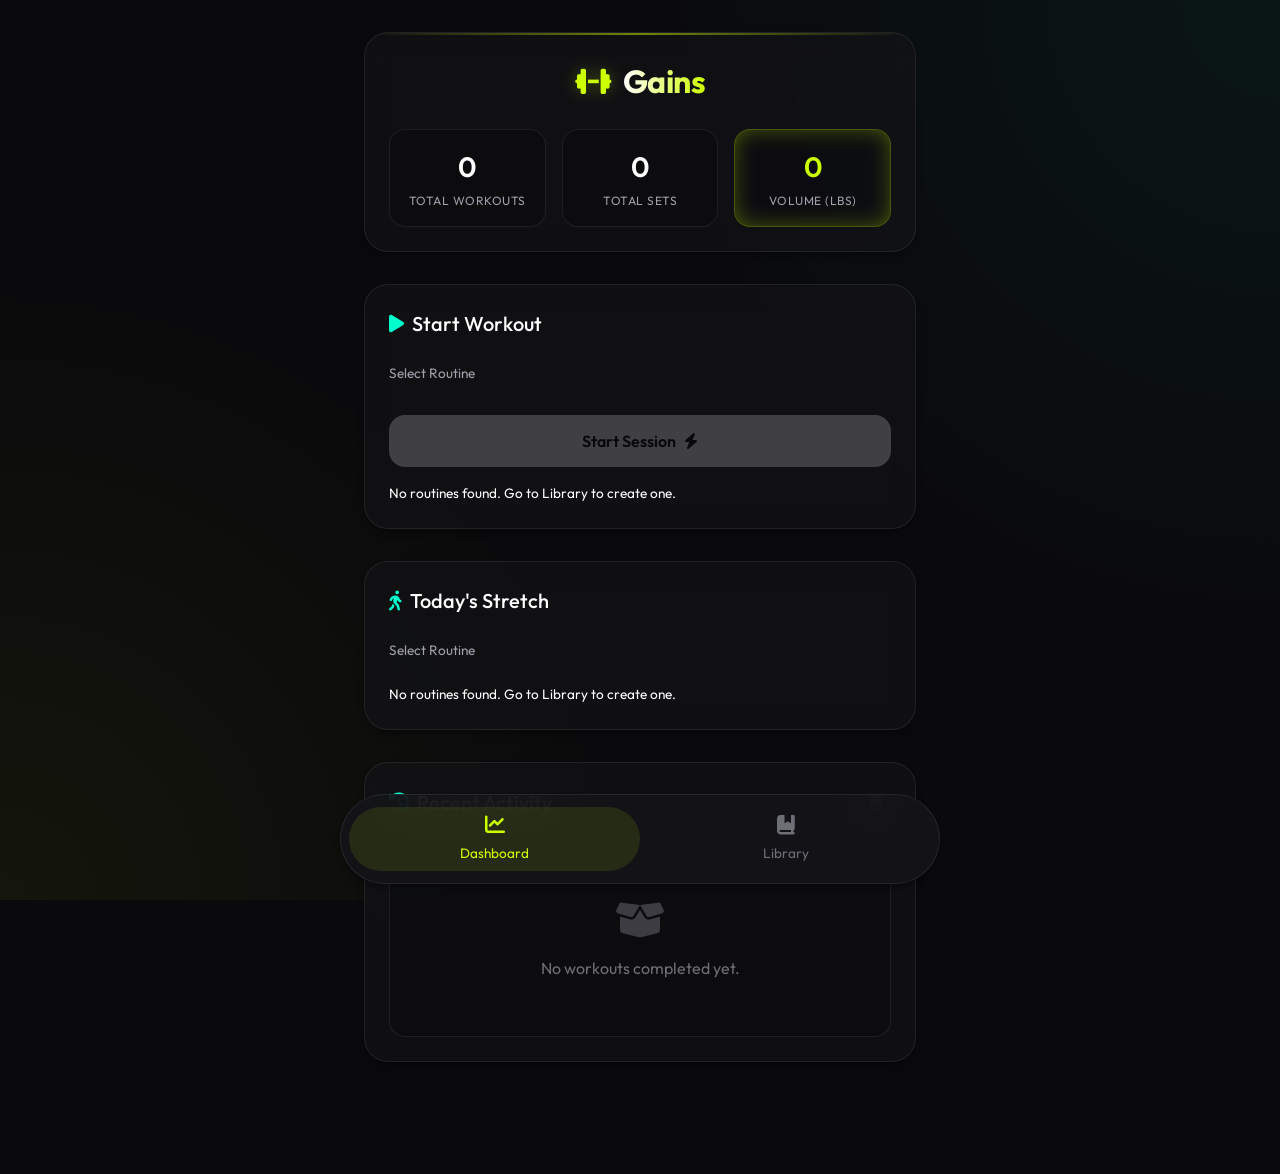
==== index.html @ 49b9a72b "Initial commit" ====
<!DOCTYPE html>
<html lang="en">
<head>
    <meta charset="UTF-8">
    <meta name="viewport" content="width=device-width, initial-scale=1.0">
    <title>Gains | Personal Gym Tracker</title>
    <!-- Modern typography -->
    <link href="https://fonts.googleapis.com/css2?family=Outfit:wght@300;400;500;600;700&display=swap" rel="stylesheet">
    <link rel="stylesheet" href="styles.css">
    <!-- FontAwesome for icons -->
    <link rel="stylesheet" href="https://cdnjs.cloudflare.com/ajax/libs/font-awesome/6.4.0/css/all.min.css">
</head>
<body>
    <div class="app-container">
        <!-- Dashboard Header / Sidebar equivalent -->
        <header class="dashboard-header glass-panel" id="main-header">
            <div class="logo">
                <i class="fa-solid fa-dumbbell"></i>
                <h1>Gains</h1>
            </div>
            
            <div class="stats-overview">
                <div class="stat-card">
                    <span class="stat-value" id="total-workouts">0</span>
                    <span class="stat-label">Total Workouts</span>
                </div>
                <div class="stat-card">
                    <span class="stat-value" id="total-sets">0</span>
                    <span class="stat-label">Total Sets</span>
                </div>
                <div class="stat-card highlight">
                    <span class="stat-value" id="total-volume">0</span>
                    <span class="stat-label">Volume (lbs)</span>
                </div>
            </div>
        </header>

        <!-- Main Content Area -->
        <main class="main-content">
            
            <!-- VIEW: DASHBOARD -->
            <div id="view-dashboard" class="view">
                
                <!-- Start a Workout Section -->
                <section class="start-workout-section glass-panel">
                    <h2><i class="fa-solid fa-play"></i> Start Workout</h2>
                    <div class="form-group" style="margin-bottom: 0;">
                        <label for="workout-routine-select">Select Routine</label>
                        <select id="workout-routine-select" class="custom-select">
                            <option value="">-- Choose a routine --</option>
                        </select>
                    </div>
                    <button id="btn-start-workout" class="btn-primary" disabled>
                        <span>Start Session</span>
                        <i class="fa-solid fa-bolt"></i>
                    </button>
                    <p id="no-workouts-msg" class="text-muted hidden" style="margin-top: 1rem; font-size: 0.85rem;">No routines found. Go to Library to create one.</p>
                </section>

                <!-- Stretching Routine Section -->
                <section class="stretching-section glass-panel">
                    <div class="section-header">
                        <h2><i class="fa-solid fa-person-walking"></i> Today's Stretch</h2>
                    </div>
                    
                    <div class="form-group">
                        <label for="stretch-routine-select">Select Routine</label>
                        <select id="stretch-routine-select" class="custom-select">
                            <option value="">-- Choose a routine --</option>
                        </select>
                    </div>
                    <p id="no-stretches-msg" class="text-muted hidden" style="margin-top: 1rem; font-size: 0.85rem;">No routines found. Go to Library to create one.</p>

                    <div class="stretching-list-container" id="dashboard-stretch-container" style="display: none;">
                        <ul id="stretch-list" class="stretch-list">
                            <!-- Stretches injected via JS -->
                        </ul>
                        <button id="btn-save-stretch" class="btn-primary btn-success hidden" style="margin-top: 1rem;">
                            <i class="fa-solid fa-check"></i> Save Routine for Today
                        </button>
                        <div id="stretch-status" class="stretch-status hidden">
                            <i class="fa-solid fa-circle-check"></i> Routine completed for today!
                        </div>
                    </div>
                </section>

                <!-- Workout History Section -->
                <section class="history-section glass-panel">
                    <div class="section-header">
                        <h2><i class="fa-solid fa-clock-rotate-left"></i> Recent Activity</h2>
                        <button id="clear-history" class="btn-icon" title="Clear History">
                            <i class="fa-solid fa-trash-can"></i>
                        </button>
                    </div>
                    
                    <div class="history-list-container">
                        <ul id="workout-list" class="workout-list">
                            <!-- Workout items will be injected here via JS -->
                            <div class="empty-state">
                                <i class="fa-solid fa-box-open"></i>
                                <p>No sets logged yet. Let's make some gains!</p>
                            </div>
                        </ul>
                    </div>
                </section>

            </div> <!-- END VIEW: DASHBOARD -->


            <!-- VIEW: ACTIVE SESSION (Hidden by default, shown during workout) -->
            <div id="view-active-session" class="view hidden">
                <div class="active-workout-header glass-panel sticky-header">
                    <div style="display: flex; justify-content: space-between; align-items: center; width: 100%;">
                        <h2 id="active-routine-name" style="margin-bottom: 0; font-size: 1.5rem;">Workout</h2>
                        <button id="btn-cancel-workout" class="btn-icon" style="color: var(--danger); font-size: 1.25rem;">
                            <i class="fa-solid fa-xmark"></i>
                        </button>
                    </div>
                    
                    <!-- Timer Overlay -->
                    <div id="rest-timer-container" class="timer-container hidden">
                        <div class="timer-ring">
                            <span id="rest-timer-display" class="timer-text">00:00</span>
                        </div>
                        <p class="timer-label">REST</p>
                        <button id="btn-skip-rest" class="btn-icon" style="color: var(--text-primary); background: rgba(255,255,255,0.1); border-radius: 4px; padding: 0.25rem 0.6rem; font-size: 0.8rem;">Skip</button>
                    </div>
                </div>

                <div id="active-exercises-container" style="display: flex; flex-direction: column; gap: 1rem; margin-top: 1rem;">
                    <!-- Exercise logs injected via JS -->
                </div>

                <button id="btn-finish-workout" class="btn-primary btn-success" style="margin-top: 2rem; margin-bottom: 2rem;">
                    <i class="fa-solid fa-flag-checkered"></i> Finish & Save Workout
                </button>
            </div> <!-- END VIEW: ACTIVE SESSION -->

        </main>
        
        <!-- Bottom Navigation Navbar (MPA Links) -->
        <nav class="bottom-nav glass-panel" id="main-nav">
            <a href="index.html" class="nav-btn active">
                <i class="fa-solid fa-chart-line"></i>
                <span>Dashboard</span>
            </a>
            <a href="library.html" class="nav-btn">
                <i class="fa-solid fa-book-bookmark"></i>
                <span>Library</span>
            </a>
        </nav>
        
    </div>

    <script src="app.js"></script>
</body>
</html>
---- styles.css ----
:root {
    /* Color Palette - Premium Dark Mode with Neon Accents */
    --bg-base: #0a0a0c;
    --bg-surface: rgba(20, 20, 25, 0.6);
    --bg-surface-hover: rgba(30, 30, 40, 0.8);
    
    --accent-primary: #ccff00; /* Electric Lime */
    --accent-primary-glow: rgba(204, 255, 0, 0.3);
    --accent-secondary: #00ffcc; /* Cyan */
    
    --text-primary: #ffffff;
    --text-secondary: #a0a0ab;
    --text-muted: #6e6e77;
    
    --border-subtle: rgba(255, 255, 255, 0.08);
    --border-focus: rgba(204, 255, 0, 0.5);

    --danger: #ff3366;
    
    /* Typography */
    --font-family: 'Outfit', -apple-system, BlinkMacSystemFont, "Segoe UI", Roboto, sans-serif;
    
    /* Effects */
    --glass-blur: blur(16px);
    --shadow-sm: 0 4px 6px rgba(0, 0, 0, 0.3);
    --shadow-glow: 0 0 20px var(--accent-primary-glow);
    --radius-lg: 24px;
    --radius-md: 16px;
    --radius-sm: 8px;
    
    /* Transitions */
    --transition-fast: 0.2s ease;
    --transition-bounce: 0.4s cubic-bezier(0.175, 0.885, 0.32, 1.275);
}

* {
    margin: 0;
    padding: 0;
    box-sizing: border-box;
}

body {
    font-family: var(--font-family);
    background-color: var(--bg-base);
    color: var(--text-primary);
    line-height: 1.5;
    min-height: 100vh;
    /* Subtle radial gradient background */
    background-image: radial-gradient(circle at top right, rgba(0, 255, 204, 0.05), transparent 40%),
                      radial-gradient(circle at bottom left, rgba(204, 255, 0, 0.05), transparent 40%);
    background-attachment: fixed;
    /* Extra padding at bottom for nav */
    padding-bottom: 80px; 
}

/* Container */
.app-container {
    max-width: 600px;
    margin: 0 auto;
    padding: 2rem 1.5rem;
    display: flex;
    flex-direction: column;
    gap: 2rem;
}

/* Views Navigation */
.view {
    display: flex;
    flex-direction: column;
    gap: 2rem;
    animation: fadeIn var(--transition-bounce);
}

.view.hidden {
    display: none !important;
}

@keyframes fadeIn {
    from { opacity: 0; transform: translateY(10px); }
    to { opacity: 1; transform: translateY(0); }
}

/* Glass Panels */
.glass-panel {
    background: var(--bg-surface);
    backdrop-filter: var(--glass-blur);
    -webkit-backdrop-filter: var(--glass-blur);
    border: 1px solid var(--border-subtle);
    border-radius: var(--radius-lg);
    padding: 1.5rem;
    box-shadow: var(--shadow-sm);
    transition: transform var(--transition-fast), border-color var(--transition-fast);
}

.glass-panel:hover {
    border-color: rgba(255,255,255,0.15);
}

/* Header & Stats */
.dashboard-header {
    display: flex;
    flex-direction: column;
    gap: 1.5rem;
    align-items: center;
    text-align: center;
    position: relative;
    overflow: hidden;
}

.dashboard-header::before {
    content: '';
    position: absolute;
    top: 0; left: 0; right: 0; height: 2px;
    background: linear-gradient(90deg, transparent, var(--accent-primary), transparent);
    opacity: 0.5;
}

.logo {
    display: flex;
    align-items: center;
    gap: 0.75rem;
    color: var(--accent-primary);
}

.logo h1 {
    font-size: 2rem;
    font-weight: 700;
    letter-spacing: -0.5px;
    background: linear-gradient(to right, var(--text-primary), var(--accent-primary));
    -webkit-background-clip: text;
    background-clip: text;
    -webkit-text-fill-color: transparent;
}

.logo i {
    font-size: 1.8rem;
    filter: drop-shadow(0 0 8px var(--accent-primary-glow));
}

.stats-overview {
    display: flex;
    width: 100%;
    justify-content: space-between;
    gap: 1rem;
}

.stat-card {
    flex: 1;
    display: flex;
    flex-direction: column;
    align-items: center;
    padding: 1rem;
    background: rgba(0,0,0,0.2);
    border-radius: var(--radius-md);
    border: 1px solid var(--border-subtle);
}

.stat-card.highlight {
    border-color: var(--accent-primary-glow);
    box-shadow: inset 0 0 20px var(--accent-primary-glow);
}

.stat-value {
    font-size: 1.75rem;
    font-weight: 600;
    color: var(--text-primary);
}

.stat-card.highlight .stat-value {
    color: var(--accent-primary);
}

.stat-label {
    font-size: 0.75rem;
    color: var(--text-secondary);
    text-transform: uppercase;
    letter-spacing: 0.5px;
    margin-top: 0.25rem;
}

/* Main Content */
.main-content {
    display: flex;
    flex-direction: column;
    gap: 2rem;
}

h2 {
    font-size: 1.25rem;
    font-weight: 500;
    display: flex;
    align-items: center;
    gap: 0.5rem;
    margin-bottom: 1.5rem;
    color: var(--text-primary);
}

h2 i {
    color: var(--accent-secondary);
}

/* Select Inputs */
.custom-select {
    width: 100%;
    background: rgba(0, 0, 0, 0.4);
    border: 1px solid var(--border-subtle);
    border-radius: var(--radius-md);
    padding: 0.85rem 1rem;
    color: var(--text-primary);
    font-family: inherit;
    font-size: 1rem;
    appearance: none;
    cursor: pointer;
    transition: all var(--transition-fast);
    background-image: url("data:image/svg+xml;charset=UTF-8,%3csvg xmlns='http://www.w3.org/2000/svg' viewBox='0 0 24 24' fill='none' stroke='white' stroke-width='2' stroke-linecap='round' stroke-linejoin='round'%3e%3cpolyline points='6 9 12 15 18 9'%3e%3c/polyline%3e%3c/svg%3e");
    background-repeat: no-repeat;
    background-position: right 1rem center;
    background-size: 1em;
}

.custom-select:focus {
    outline: none;
    border-color: var(--accent-primary);
    box-shadow: 0 0 0 2px var(--accent-primary-glow);
}

.custom-select option {
    background-color: #222;
    color: var(--text-primary);
}

/* Forms */
.form-group {
    display: flex;
    flex-direction: column;
    gap: 1rem;
    margin-bottom: 1rem;
}

.form-group.row {
    flex-direction: row;
}

.form-group.multi-col .input-wrapper {
    flex: 1;
}

.input-wrapper.full-width {
    width: 100%;
}

label {
    font-size: 0.85rem;
    color: var(--text-secondary);
    margin-bottom: 0.5rem;
    display: block;
}

.input-wrapper {
    position: relative;
    display: flex;
    flex-direction: column;
}

.input-icon {
    position: absolute;
    left: 1rem;
    top: 50%;
    transform: translateY(-50%);
    color: var(--text-muted);
    font-size: 0.9rem;
    transition: color var(--transition-fast);
}

input {
    width: 100%;
    background: rgba(0, 0, 0, 0.4);
    border: 1px solid var(--border-subtle);
    border-radius: var(--radius-md);
    padding: 0.85rem 1rem;
    color: var(--text-primary);
    font-family: inherit;
    font-size: 1rem;
    transition: all var(--transition-fast);
}

.input-wrapper i.input-icon + input,
input:has(+ i.input-icon),
input.has-icon {
    padding-left: 2.5rem;
}

input:focus {
    outline: none;
    border-color: var(--accent-primary);
    box-shadow: 0 0 0 2px var(--accent-primary-glow);
    background: rgba(0, 0, 0, 0.6);
}

input:focus ~ .input-icon {
    color: var(--accent-primary);
}

input::placeholder {
    color: var(--text-muted);
}

/* Buttons */
.btn-primary {
    width: 100%;
    background: var(--accent-primary);
    color: #000;
    border: none;
    border-radius: var(--radius-md);
    padding: 1rem;
    font-size: 1rem;
    font-weight: 600;
    font-family: inherit;
    cursor: pointer;
    display: flex;
    align-items: center;
    justify-content: center;
    gap: 0.5rem;
    transition: all var(--transition-bounce);
    margin-top: 1.5rem;
}

.btn-primary[disabled] {
    opacity: 0.5;
    cursor: not-allowed;
    background: var(--text-muted);
}
.btn-primary[disabled]:hover {
    transform: none;
    box-shadow: none;
}

.btn-primary:not([disabled]):hover {
    transform: translateY(-2px);
    box-shadow: var(--shadow-glow);
}

.btn-primary:active {
    transform: translateY(0);
}

.btn-icon {
    background: transparent;
    border: none;
    color: var(--text-muted);
    cursor: pointer;
    font-size: 1rem;
    transition: color var(--transition-fast);
    padding: 0.5rem;
    display: flex;
    align-items: center;
    justify-content: center;
}

.btn-icon:hover {
    color: var(--danger);
}

/* Section Header */
.section-header {
    display: flex;
    justify-content: space-between;
    align-items: center;
    margin-bottom: 1.5rem;
}

.section-header h2 {
    margin-bottom: 0;
}

/* Lists */
.history-list-container, .stretching-list-container {
    background: rgba(0, 0, 0, 0.2);
    border-radius: var(--radius-md);
    border: 1px solid var(--border-subtle);
    padding: 0.5rem;
    overflow-y: auto;
    max-height: 400px;
}
.history-list-container::-webkit-scrollbar, .stretching-list-container::-webkit-scrollbar {
    width: 6px;
}
.history-list-container::-webkit-scrollbar-thumb, .stretching-list-container::-webkit-scrollbar-thumb {
    background: var(--border-subtle);
    border-radius: 10px;
}

.workout-list, .stretch-list {
    list-style: none;
    display: flex;
    flex-direction: column;
    gap: 0.5rem;
}

.empty-state {
    display: flex;
    flex-direction: column;
    align-items: center;
    justify-content: center;
    padding: 3rem 1rem;
    color: var(--text-muted);
    text-align: center;
    gap: 1rem;
}

.empty-state i {
    font-size: 2.5rem;
    opacity: 0.5;
}

/* Individual Workout Item styling */
.workout-item {
    background: var(--bg-surface);
    border: 1px solid var(--border-subtle);
    border-radius: var(--radius-sm);
    padding: 1rem;
    display: flex;
    justify-content: space-between;
    align-items: center;
    animation: slideIn var(--transition-bounce);
    transition: transform var(--transition-fast), background var(--transition-fast);
}

.workout-item:hover {
    background: var(--bg-surface-hover);
    transform: translateX(4px);
}

.workout-item-details {
    display: flex;
    flex-direction: column;
    gap: 0.25rem;
}

.workout-item-title {
    font-weight: 500;
    color: var(--text-primary);
}

.workout-item-meta {
    font-size: 0.8rem;
    color: var(--text-secondary);
    display: flex;
    gap: 0.75rem;
}

.workout-item-meta span {
    display: flex;
    align-items: center;
    gap: 0.25rem;
}

.workout-item-meta i {
    font-size: 0.7rem;
    color: var(--accent-secondary);
}

.workout-volume {
    font-weight: 600;
    color: var(--accent-primary);
    background: rgba(204, 255, 0, 0.1);
    padding: 0.25rem 0.5rem;
    border-radius: 4px;
    font-size: 0.85rem;
}

/* Delete button on items */
.btn-delete-item {
    background: transparent;
    border: none;
    color: var(--text-muted);
    cursor: pointer;
    padding: 0.5rem;
    display: flex;
    align-items: center;
    justify-content: center;
    opacity: 0.5;
    transition: opacity var(--transition-fast), color var(--transition-fast);
}

.workout-item:hover .btn-delete-item,
.stretch-item:hover .btn-delete-item {
    opacity: 1;
}

.btn-delete-item:hover {
    color: var(--danger);
}

/* Animations */
@keyframes slideIn {
    from { opacity: 0; transform: translateY(10px); }
    to { opacity: 1; transform: translateY(0); }
}

/* Stretching & Builder Lists */
.stretch-item {
    background: rgba(0, 0, 0, 0.4);
    border: 1px solid var(--border-subtle);
    border-radius: var(--radius-sm);
    padding: 0.75rem 1rem;
    display: flex;
    justify-content: space-between;
    align-items: center;
    transition: all var(--transition-fast);
}

.stretch-item.completed {
    opacity: 0.6;
    background: rgba(204, 255, 0, 0.05);
    border-color: rgba(204, 255, 0, 0.2);
}

.stretch-item.completed .stretch-name-label {
    text-decoration: line-through;
    color: var(--text-muted);
}

.stretch-label-wrapper {
    display: flex;
    align-items: center;
    gap: 1rem;
    cursor: pointer;
    flex: 1;
}

.stretch-name {
    display: flex;
    flex-direction: column;
}

.stretch-name-label {
    color: var(--text-primary);
}

.stretch-desc {
    font-size: 0.8rem;
    color: var(--text-muted);
    margin-top: 0.15rem;
}

/* Custom Checkbox */
.custom-checkbox {
    appearance: none;
    background-color: transparent;
    margin: 0;
    font: inherit;
    color: currentColor;
    width: 1.25em;
    height: 1.25em;
    border: 2px solid var(--text-muted);
    border-radius: 4px;
    display: grid;
    place-content: center;
    cursor: pointer;
    transition: all var(--transition-fast);
}

.custom-checkbox::before {
    content: "";
    width: 0.65em;
    height: 0.65em;
    transform: scale(0);
    transition: 120ms transform ease-in-out;
    box-shadow: inset 1em 1em var(--bg-base);
    background-color: var(--bg-base);
    transform-origin: center;
    clip-path: polygon(14% 44%, 0 65%, 50% 100%, 100% 16%, 80% 0%, 43% 62%);
}

.custom-checkbox:checked {
    background-color: var(--accent-primary);
    border-color: var(--accent-primary);
    box-shadow: 0 0 10px var(--accent-primary-glow);
}

.custom-checkbox:checked::before {
    transform: scale(1);
}

.btn-success {
    background: var(--accent-secondary);
    color: #000;
    box-shadow: 0 0 15px rgba(0, 255, 204, 0.2);
}

.btn-success:hover {
    box-shadow: 0 0 20px rgba(0, 255, 204, 0.4);
}

.hidden {
    display: none !important;
}

.stretch-status {
    color: var(--accent-secondary);
    text-align: center;
    margin-top: 1rem;
    font-weight: 500;
    display: flex;
    align-items: center;
    justify-content: center;
    gap: 0.5rem;
}

/* Bottom Navigation Nav */
.bottom-nav {
    position: fixed;
    bottom: 1rem;
    left: 1rem;
    right: 1rem;
    display: flex;
    justify-content: space-around;
    padding: 0.75rem 0.5rem;
    background: rgba(20, 20, 25, 0.9);
    z-index: 100;
    border-radius: 100px;
    max-width: 600px;
    margin: 0 auto;
    border: 1px solid var(--border-subtle);
    backdrop-filter: blur(20px);
}

.nav-btn {
    background: transparent;
    border: none;
    color: var(--text-muted);
    font-family: inherit;
    font-size: 0.85rem;
    display: flex;
    flex-direction: column;
    align-items: center;
    gap: 0.25rem;
    cursor: pointer;
    padding: 0.5rem 1rem;
    border-radius: 100px;
    transition: all var(--transition-fast);
    flex: 1;
    text-decoration: none; /* Add this for <a> tags */
}

.nav-btn i {
    font-size: 1.25rem;
    margin-bottom: 0.25rem;
}

.nav-btn:hover {
    color: var(--text-primary);
    background: rgba(255, 255, 255, 0.05);
}

.nav-btn.active {
    color: var(--accent-primary);
    background: rgba(204, 255, 0, 0.1);
}

/* Active Session & Timer */
.sticky-header {
    position: sticky;
    top: 1rem;
    z-index: 50;
    display: flex;
    flex-direction: column;
    align-items: center;
    padding: 1rem 1.5rem;
    gap: 1rem;
}

.timer-container {
    display: flex;
    flex-direction: column;
    align-items: center;
    gap: 0.5rem;
    animation: fadeIn var(--transition-fast);
}

.timer-ring {
    width: 80px;
    height: 80px;
    border-radius: 50%;
    border: 3px solid var(--accent-primary);
    display: flex;
    align-items: center;
    justify-content: center;
    box-shadow: 0 0 15px var(--accent-primary-glow);
    background: rgba(0,0,0,0.5);
    margin: 0 auto;
}

.timer-text {
    font-size: 1.5rem;
    font-weight: 700;
    color: var(--accent-primary);
    font-variant-numeric: tabular-nums;
}

.timer-label {
    font-size: 0.75rem;
    color: var(--text-muted);
    letter-spacing: 2px;
}

.exercise-log-card {
    background: rgba(0,0,0,0.3);
    border: 1px solid var(--border-subtle);
    border-radius: var(--radius-md);
    padding: 1.25rem;
    display: flex;
    flex-direction: column;
    gap: 1rem;
}

.exercise-log-header {
    display: flex;
    justify-content: space-between;
    align-items: center;
    border-bottom: 1px solid var(--border-subtle);
    padding-bottom: 0.75rem;
}

.exercise-log-header h3 {
    font-size: 1.1rem;
    color: var(--accent-secondary);
}

.rest-time-badge {
    background: rgba(0, 255, 204, 0.1);
    color: var(--accent-secondary);
    padding: 0.25rem 0.5rem;
    border-radius: 4px;
    font-size: 0.75rem;
    display: flex;
    align-items: center;
    gap: 0.25rem;
}

.active-set-row {
    display: flex;
    gap: 0.5rem;
    align-items: center;
}

.active-set-row .input-wrapper {
    flex: 1;
}

.active-set-row input {
    padding: 0.5rem 0.75rem;
}

/* Responsive tweaks & Mobile Polish */
@media (max-width: 650px) {
    .app-container {
        padding: 1rem 1rem 6rem 1rem;
    }
}

@media (max-width: 480px) {
    .form-group.row {
        flex-direction: column;
    }
    
    .form-group.row.multi-col {
        flex-direction: column;
    }
    
    .stats-overview {
        flex-direction: column;
    }

    .stretch-form {
        flex-direction: row; 
    }

    .stat-card {
        flex-direction: row;
        justify-content: space-between;
        padding: 1rem 1.5rem;
    }
    
    .stat-value {
        font-size: 1.5rem;
    }
    
    .stat-label {
        margin-top: 0;
    }
}
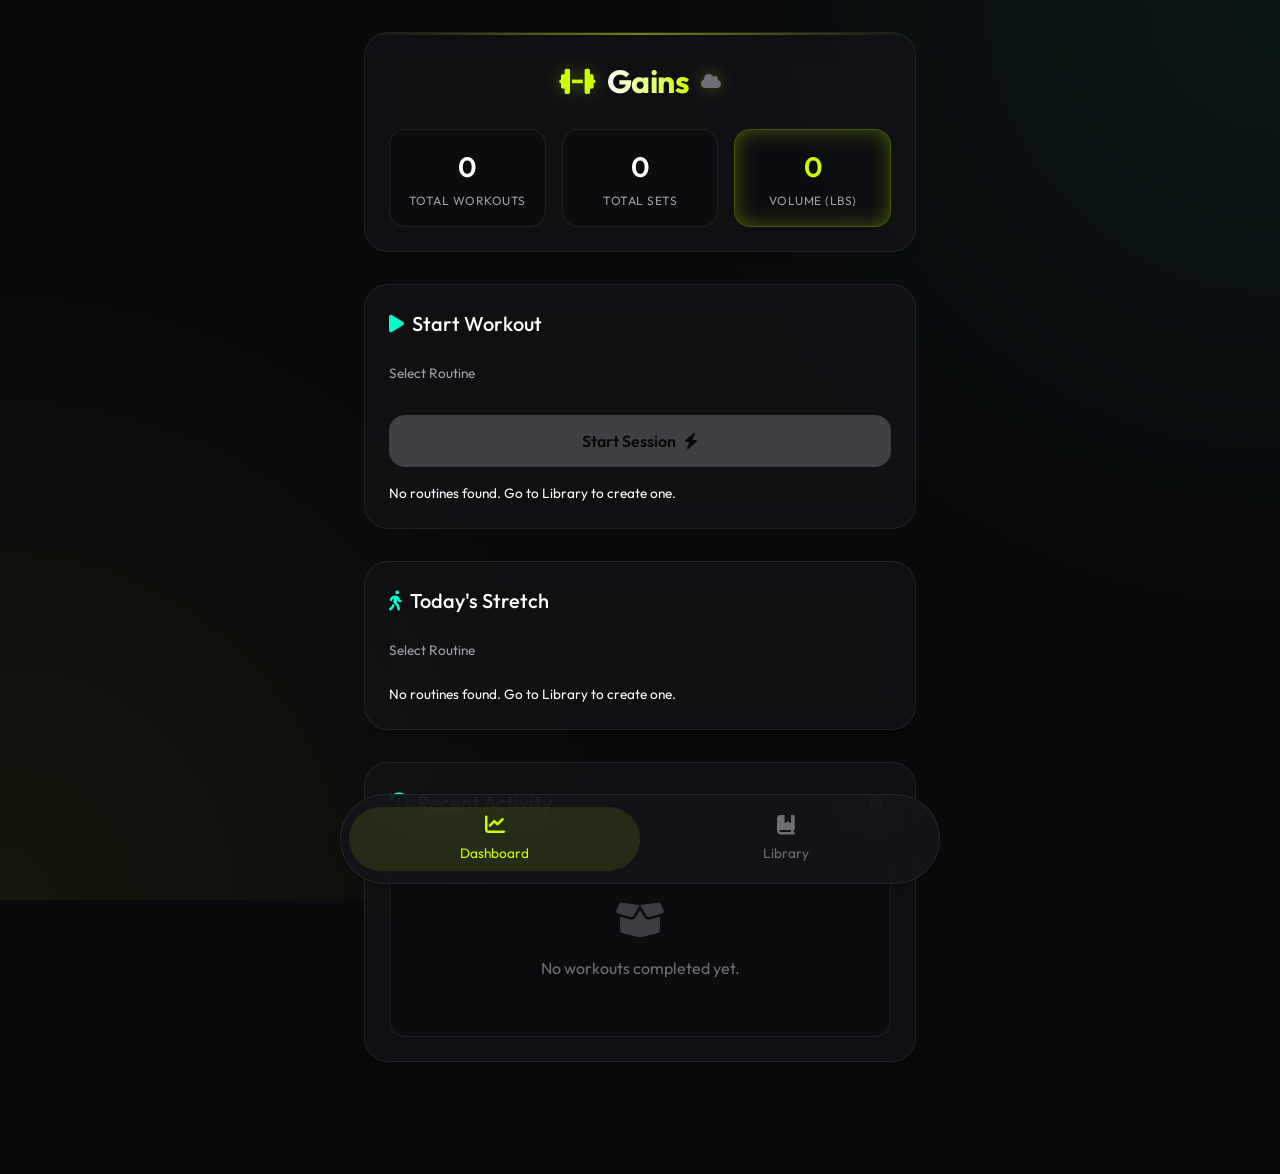
==== commit b604fb25: "feat: Add GitHub Cloud Sync Database" ====
--- a/index.html
+++ b/index.html
@@ -17,6 +17,7 @@
             <div class="logo">
                 <i class="fa-solid fa-dumbbell"></i>
                 <h1>Gains</h1>
+                <i id="dashboard-sync-status" class="fa-solid fa-cloud" style="font-size: 1rem; color: var(--text-muted); margin-left: auto; cursor: help;" title="Cloud Sync not configured"></i>
             </div>
             
             <div class="stats-overview">
